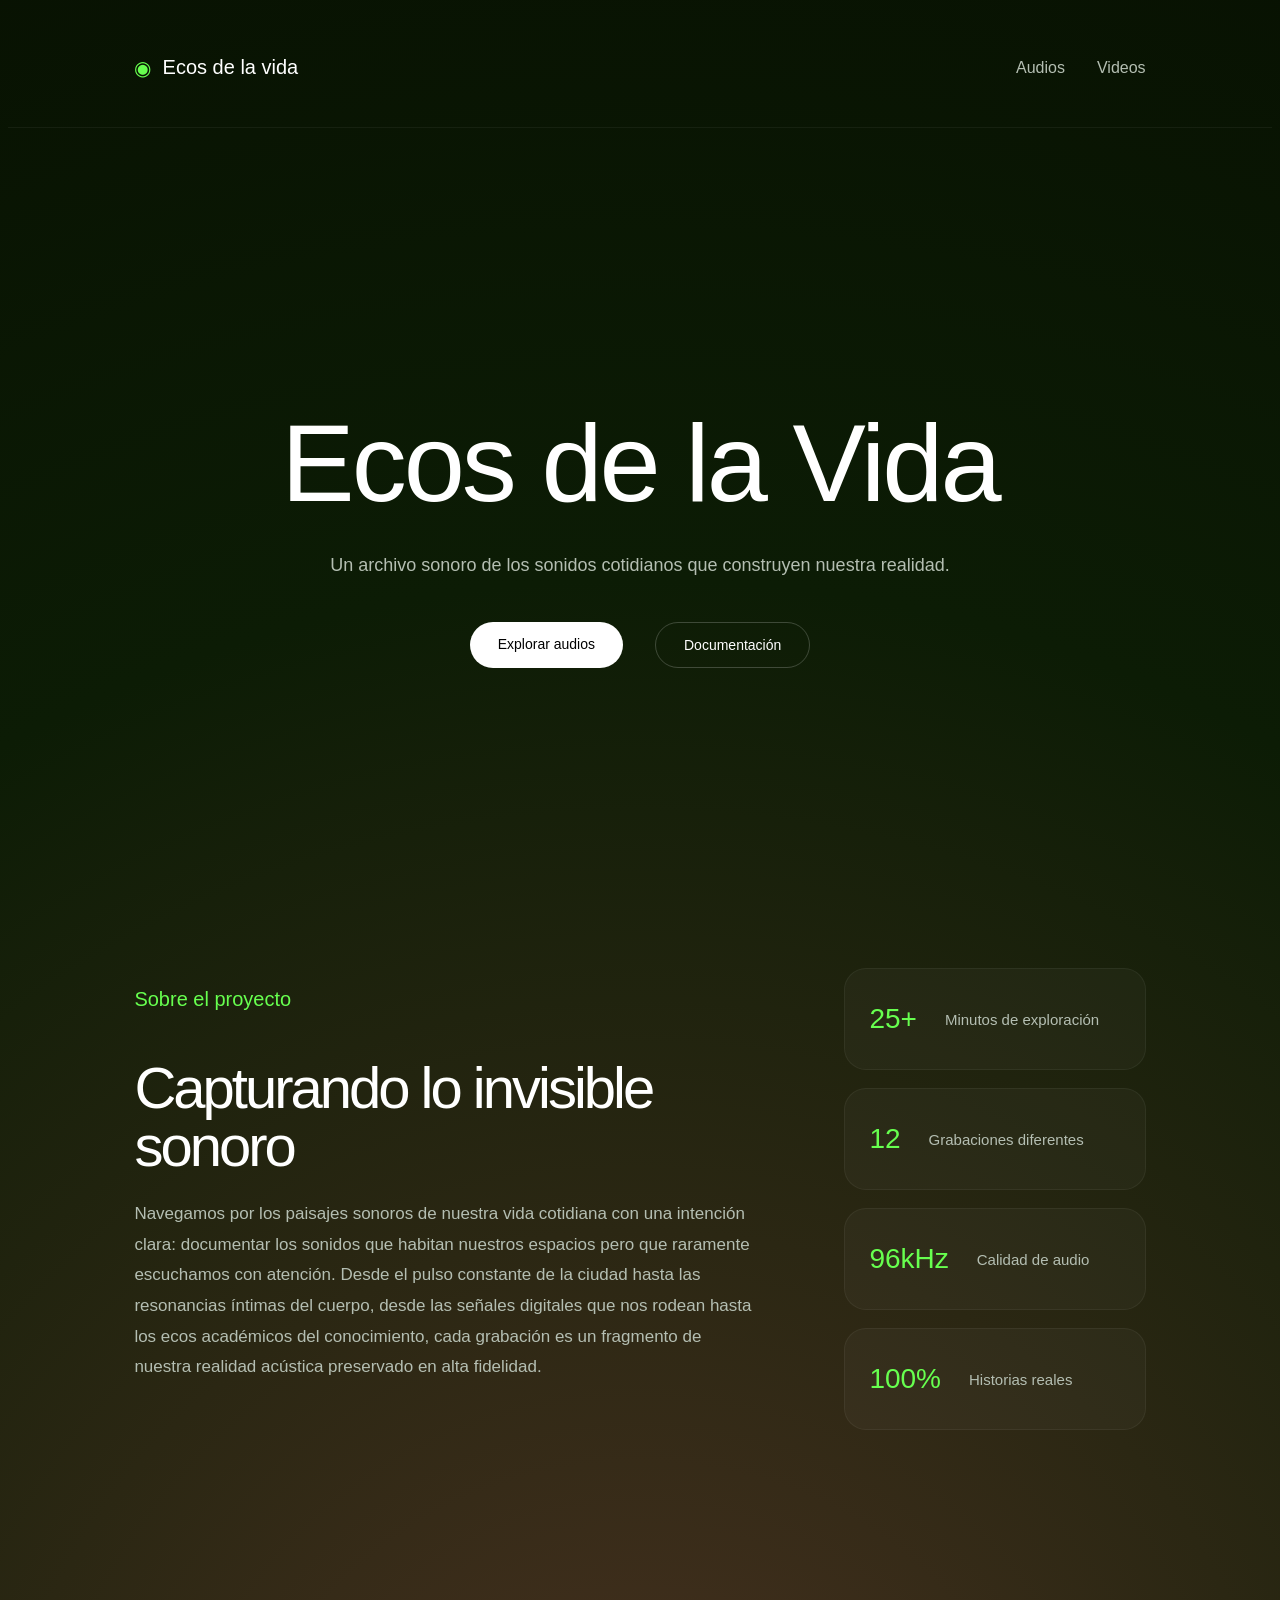
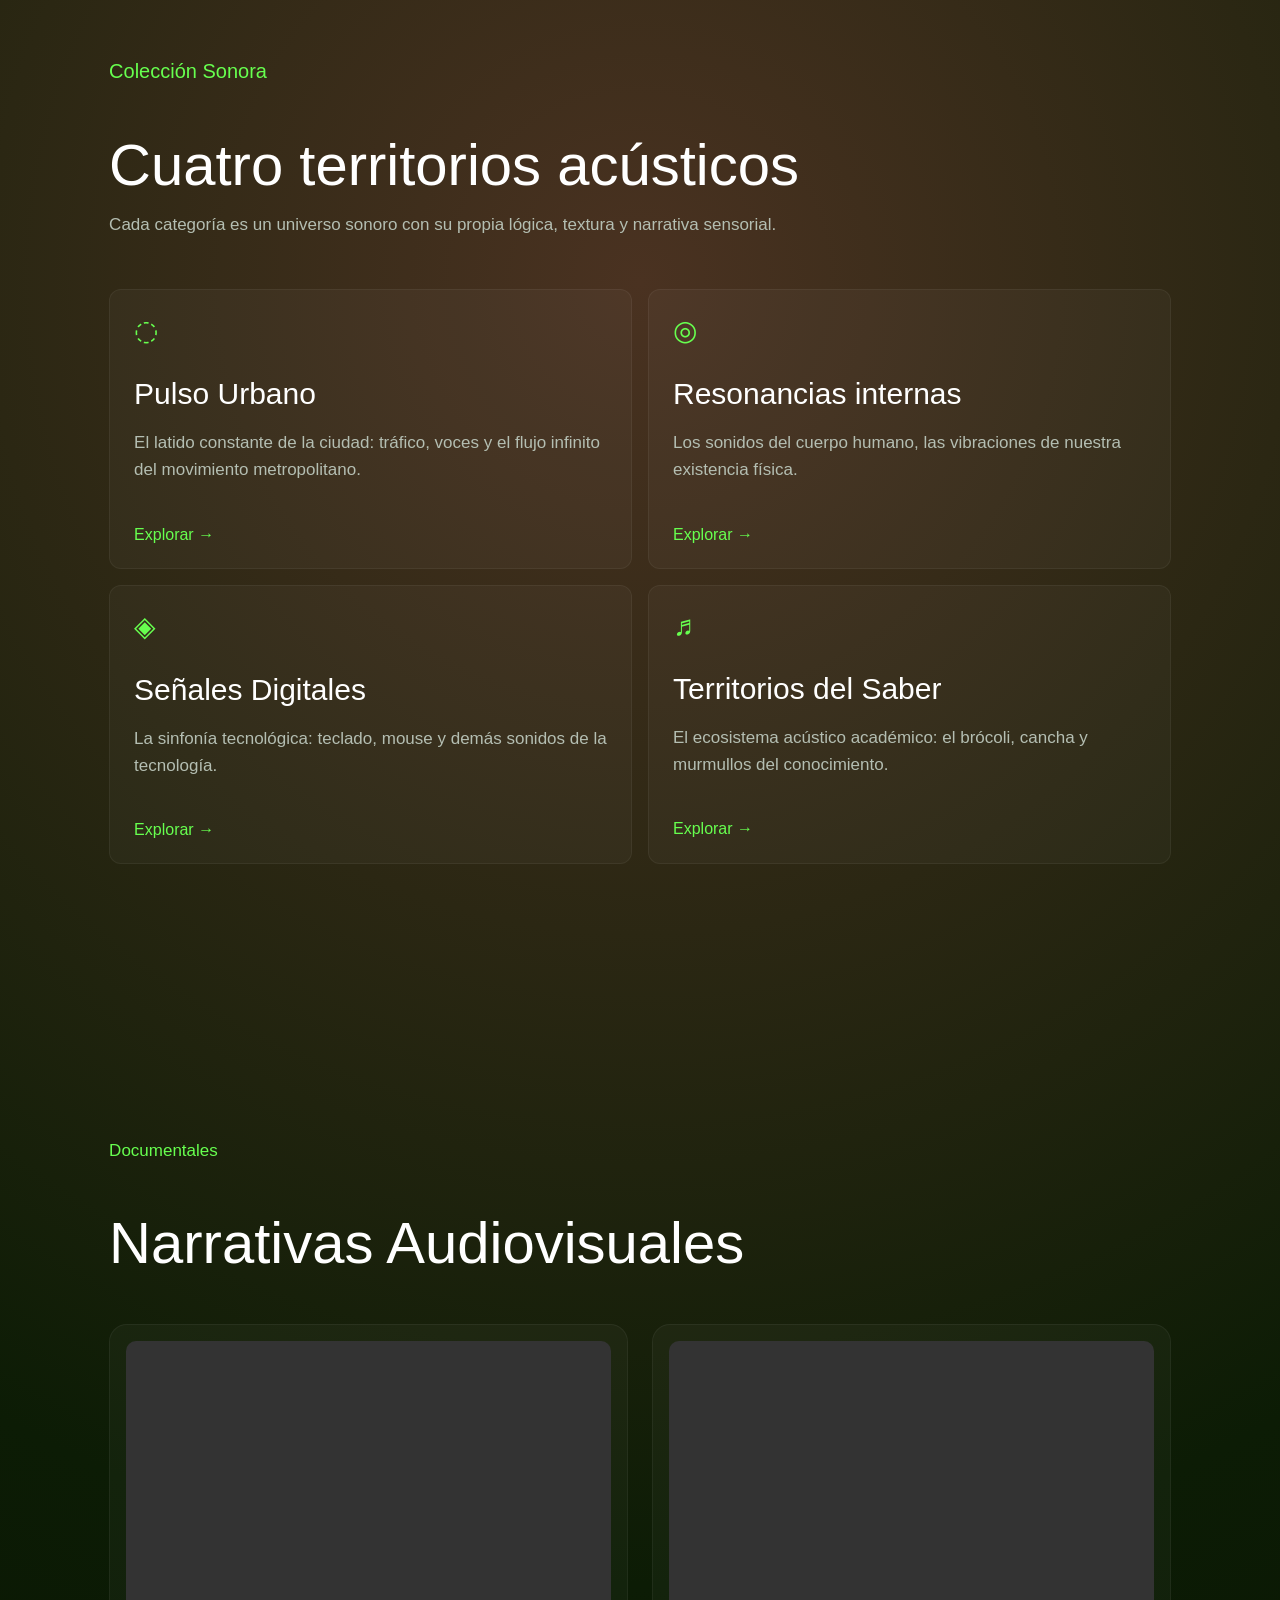
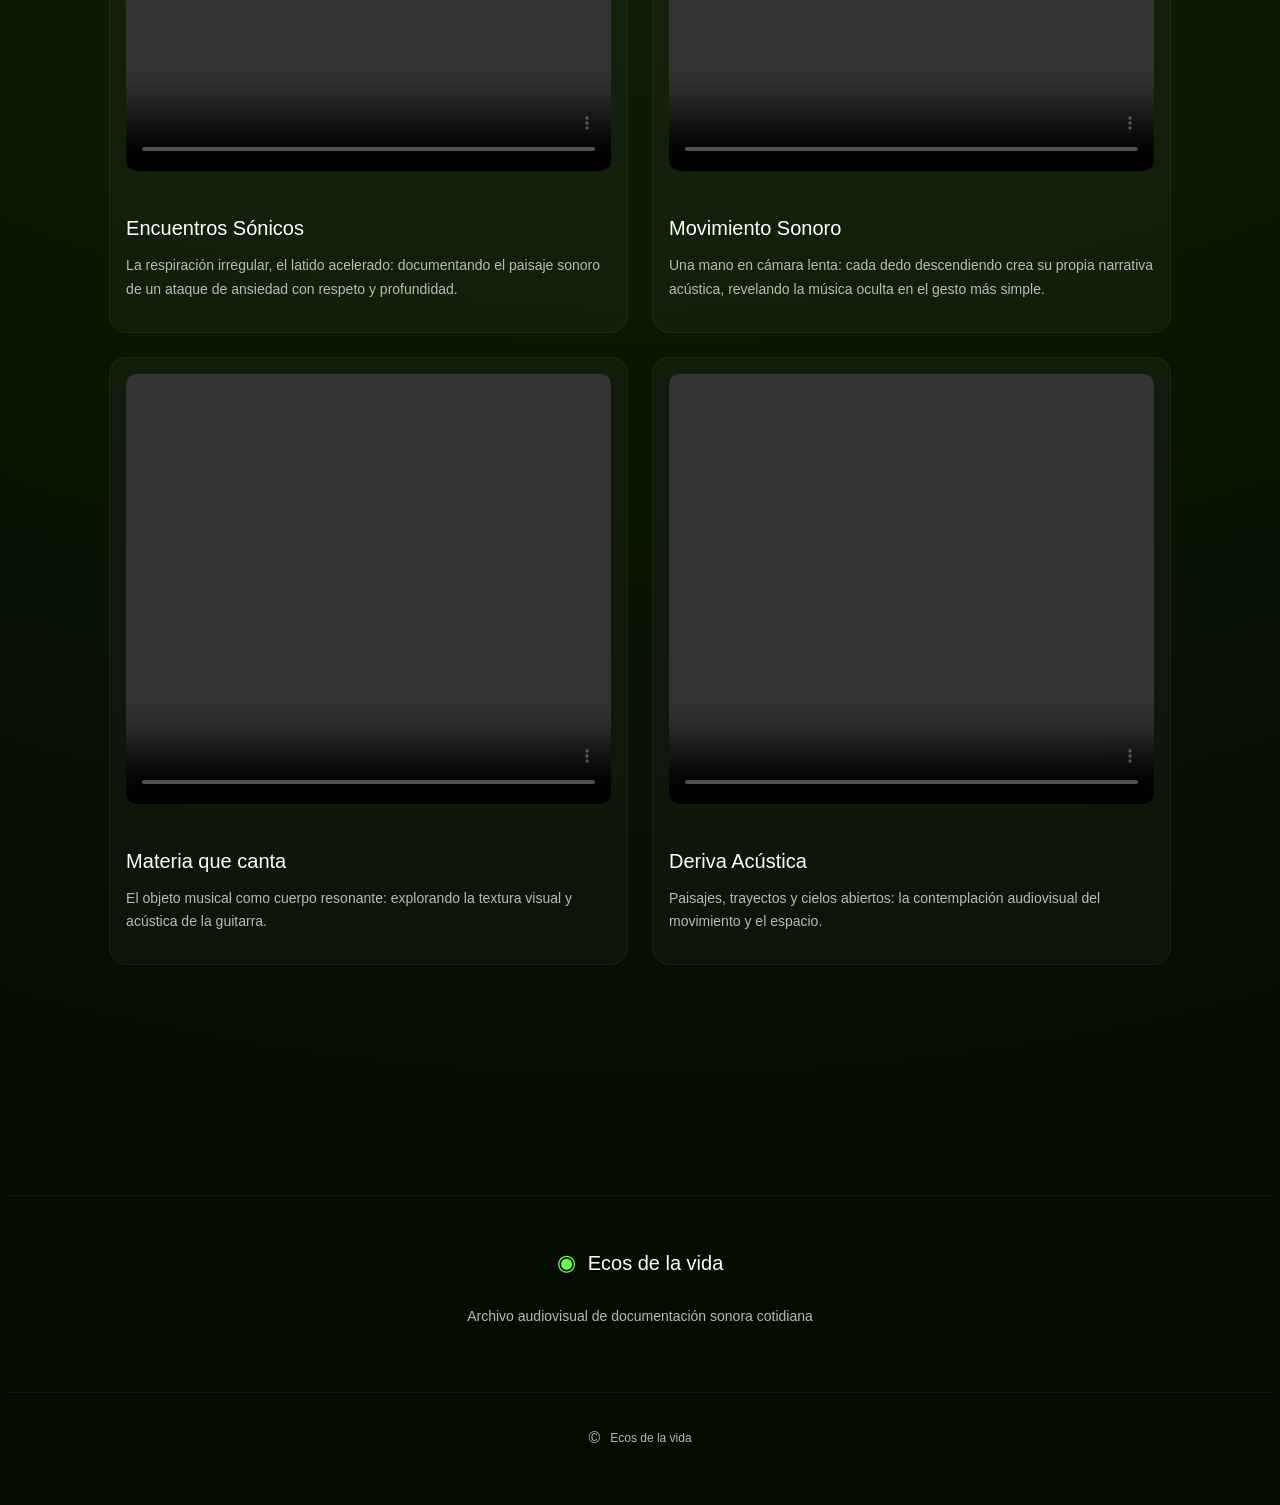
==== archivo sonoro 2.5/index.html @ 21b54f13 "version 1" ====
<!doctype html>
<html lang="en">
  <head>
    <meta charset="UTF-8" />
    <meta name="viewport" content="width=device-width, initial-scale=1.0" />
    <title>Ecos de la vida</title>
    <link rel="stylesheet" href="styles.css" />
  </head>
  <body>
    <header class="encabezado">
      <div class="logo">
        <span class="logo-icono">◉</span>
        <span class="logo-texto">Ecos de la vida</span>
      </div>

      <nav class="navegacion">
        <a href="#audios" class="navegacion-enlace">Audios</a>
        <a href="#videos" class="navegacion-enlace">Videos</a>
      </nav>
    </header>

    <main>
      <section class="hero">
        <div class="hero-contenedor">
          <h1>Ecos de la Vida</h1>

          <p class="hero-descripcion">
            Un archivo sonoro de los sonidos cotidianos que construyen nuestra
            realidad.
          </p>

          <div class="hero-botones">
            <a href="#territorios" class="btn btn-1"> Explorar audios </a>
            <a href="#videos" class="btn btn-2"> Documentación </a>
          </div>
        </div>
      </section>

      <section class="intro">

        <div class="intro-info">
          <p class="intro-etiqueta">Sobre el proyecto</p>

          <h2 class="intro-titulo">Capturando lo invisible sonoro</h2>

          <p class="intro-texto">
            Navegamos por los paisajes sonoros de nuestra vida cotidiana con una
            intención clara: documentar los sonidos que habitan nuestros
            espacios pero que raramente escuchamos con atención.
            
            Desde el pulso constante de la ciudad hasta las resonancias íntimas del cuerpo,
            desde las señales digitales que nos rodean hasta los ecos académicos
            del conocimiento, cada grabación es un fragmento de nuestra realidad
            acústica preservado en alta fidelidad.
          </p>
        
        </div>

        <div class="estadisticas">

          <div class="estadistica-card">
            <h3>25+</h3>
            <p>Minutos de exploración</p>
          </div>

          <div class="estadistica-card">
            <h3>12</h3>
            <p>Grabaciones diferentes</p>
          </div>

          <div class="estadistica-card">
            <h3>96kHz</h3>
            <p>Calidad de audio</p>
          </div>

          <div class="estadistica-card">
            <h3>100%</h3>
            <p>Historias reales</p>
          </div>

        </div>

      </section>


      <section class="territorios" id="territorios">

            <p class="territorios-etiqueta">Colección Sonora</p>

            <h2 class="territorios-titulo">Cuatro territorios acústicos</h2>

            <p class="territorios-descripcion">
                Cada categoría es un universo sonoro con su propia lógica, textura y narrativa sensorial.
            </p>

        <div class="territorios-grid">

            <article class="territorio-card">

                <div class="territorio-icono">◌</div>
                    <h3>Pulso Urbano</h3>
                    <p>El latido constante de la ciudad: tráfico, voces y el flujo infinito del movimiento metropolitano.</p>
      
                    <a href="pulso.html">Explorar →</a>

            </article>

            <article class="territorio-card">

                <div class="territorio-icono">◎</div>
                    <h3>Resonancias internas</h3>
                    <p>Los sonidos del cuerpo humano, las vibraciones de nuestra existencia física.</p>

                    <a href="#">Explorar →</a>

            </article>


            <article class="territorio-card">

                <div class="territorio-icono">◈</div>
                    <h3>Señales Digitales</h3>
                    <p>La sinfonía tecnológica: teclado, mouse y demás sonidos de la tecnología.</p>
      
                <a href="#">Explorar →</a>

            </article>


            <article class="territorio-card">

                <div class="territorio-icono">♬</div>
                    <h3>Territorios del Saber</h3>
                    <p>El ecosistema acústico académico: el brócoli, cancha y murmullos del conocimiento.</p>
      
                    <a href="#">Explorar →</a>

            </article>

        </div>

    </section>





    <section class="videos" id="videos">

        <p class="videos-etiqueta">Documentales</p>

        <h2 class="videos-titulo">Narrativas Audiovisuales</h2>

        <div class="videos-grid">

            <article class="video-card">

                <video controls class="video-card-video">
                    <source src="media/Videos/Escena.mp4" type="video/mp4">
                </video>

                    <h3>Encuentros Sónicos</h3>

                    <p>
                        La respiración irregular, el latido acelerado:
                        documentando el paisaje sonoro de un ataque de ansiedad
                        con respeto y profundidad.
                    </p>

            </article>


            <article class="video-card">

                <video controls class="video-card-video">
                    <source src="media/Videos/Gesto.mp4" type="video/mp4">
                </video>

                    <h3>Movimiento Sonoro</h3>

                    <p>
                        Una mano en cámara lenta: cada dedo descendiendo
                        crea su propia narrativa acústica, revelando la música
                        oculta en el gesto más simple.
                    </p>

            </article>


            <article class="video-card">

                <video controls class="video-card-video">
                    <source src="media/Videos/Objeto.mp4" type="video/mp4">
                </video>

                    <h3>Materia que canta</h3>

                    <p>
                        El objeto musical como cuerpo resonante:
                        explorando la textura visual y acústica de la guitarra.
                    </p>

            </article>


            <article class="video-card">

                <video controls class="video-card-video">
                    <source src="media/Videos/Recorrido.mp4" type="video/mp4">
                </video>

                    <h3>Deriva Acústica</h3>

                    <p>
                        Paisajes, trayectos y cielos abiertos:
                        la contemplación audiovisual del movimiento y el espacio.
                    </p>

            </article>

        </div>

    </section>

    </main>

    <footer class="footer">

        <div class="footer-linea"></div>

            <div class="footer-contenido">

                <div class="footer-logo">

                    <span class="footer-icono">◉</span>

                    <span class="footer-texto">Ecos de la vida</span>

                </div>

                    <p class="footer-descripcion">
                        Archivo audiovisual de documentación sonora cotidiana
                    </p>

            </div>

            <div class="footer-linea"></div>

            <div class="footer-copy">

                <span class="footer-copy-icono">©</span>

                <p>Ecos de la vida</p>

            </div>

            </footer>

  </body>
</html>
---- archivo sonoro 2.5/styles.css ----
:root {

  --color-texto:#ffffff;
  --color-secundario:#b4beb2;
  --color-letraverde:#67ff4f;
  --color-cajas:rgba(255,255,255,0.03);
  --color-bordes: rgba(255,255,255,0.05);
  --color-iconos: #67ff4f

}


* {
  
  box-sizing: border-box;
}



body{

  min-height:100vh;
  color: var(--color-texto);
  font-family:sans-serif;

  background:
    radial-gradient(
      circle at 50% 40%,
      #4A3221 0%,
      #0C1C05 45%,
      #050B00 86%
    );
}


.encabezado {
  height: 120px;
  padding: 0 10%;

  display: flex;
  align-items: center;
  justify-content: space-between;
  border-bottom: 1px solid var(--color-bordes);
}



.logo {

  display: flex;
  align-items: center;
  gap: 0.7rem;
}


.logo-icono {

    color: var(--color-iconos);
    font-size: 20px;

}



.logo-texto {

    font-size: 20px;

}

.navegacion {

    display: flex;
    gap: 32px;
}

.navegacion-enlace {

    color: var(--color-secundario);
    text-decoration: none;
}

.hero {

  min-height: 80vh;
  padding: 0 10%;

  display: flex;
  align-items: center;
  justify-content: center;
  text-align: center;
}



.hero-contenedor {

  max-width: 760px;
}




.hero h1 {

  margin-bottom: 24px;
  font-size: 110px;
  font-weight: 300;
  letter-spacing: -3px;
}



.hero-descripcion {

color: var(--color-secundario);
  max-width: 650px;
  margin: 0 auto;
  font-size: 18px;
  line-height: 1.7;
  margin-bottom: 42px;
}




.hero-botones {

  margin-top: 36px;
  display: flex;
  justify-content: center;
  gap: 32px;
}



.btn {

  padding: 14px 28px;
  border-radius: 1000px;
  text-decoration: none;
  font-size: 14px;
  transition: 0.3s;
}



.btn:hover {

  transform: translateY(-3px);
}



.btn-1 {

  background: white;
  color: black;
}



.btn-1:hover {

  background: #dfffd9;
}


.btn-2 {

  border: 1px solid rgba(255,255,255,0.2);
  color: white;
}


.btn-2:hover {

  background: rgba(255,255,255,0.08);
}



.intro {

  padding: 120px 10%;
  display: flex;
  justify-content: space-between;
  align-items: flex-start;
  gap: 90px;
}


.intro-info {

  max-width: 620px;
}


.intro-etiqueta {
  
  color: var(--color-letraverde);

  font-size: 20px;
 
}

.intro-titulo {
  margin-bottom: 24px;

  font-size: 58px;
  font-weight: 300;
  line-height: 1;
  letter-spacing: -3px;
}


.intro-texto {
  
    color: var(--color-secundario);
  font-size: 17px;
  line-height: 1.8;
}



.estadisticas {

  width: 440px;
  display: flex;
  flex-direction: column;
  gap: 18px;
}


.estadistica-card {

  height: 102px;
  padding: 0 24px;

  display: flex;
  align-items: center;
  gap: 28px;

  border-radius: 22px;
  border: 1px solid var(--color-bordes);
  background: var(--color-cajas);

  
}


.estadistica-card h3 {

  color: var(--color-letraverde);

  font-size: 28px;
  font-weight: 400;
}


.estadistica-card p {

  color: var(--color-secundario);
  font-size: 15px;
  line-height: 1.4;
}




.territorios {

  padding: 90px 8% 120px;
}


.territorios-etiqueta {

  
  color: var(--color-letraverde);
  font-size: 20px;
}

.territorios-titulo {

  margin-bottom: 16px;

  font-size: 58px;
  font-weight: 300;
  
}

.territorios-descripcion {

  margin-bottom: 54px;
  color: var(--color-secundario);
  font-size: 17px;
}



.territorios-grid {

  width: 100%;

  display: grid;
  grid-template-columns: repeat(2, 1fr);
  gap: 16px;
}



.territorio-card {

  min-height: 160px;
  padding: 24px;
  border-radius: 12px;
  background: var(--color-cajas);

  border: 1px solid var(--color-bordes);

  transition: 0.3s;
}


.territorio-card:hover {

  transform: translateY(-4px);
  background: rgba(255,255,255,0.08);
}


.territorio-icono {

  margin-bottom: 24px;
  color: var(--color-letraverde);
  font-size: 28px;
}


.territorio-card h3 {

  margin-bottom: 18px;

  font-size: 30px;
  font-weight: 300;
}


.territorio-card p {

  margin-bottom: 42px;

  color: var(--color-secundario);

  font-size: 17px;
  line-height: 1.6;
}


.territorio-card a {

  color: var(--color-letraverde);

  font-size: 16px;
  text-decoration: none;
}



.videos {

  padding: 140px 8%;
}



.videos-etiqueta {

  margin-bottom: 18px;
  color: var(--color-letraverde);
  font-size: 17px;
}

.videos-titulo {

  margin-bottom: 48px;
  font-size: 58px;
  font-weight: 300;
  
}


.videos-grid {

  display: grid;
  grid-template-columns: repeat(2, 1fr);
  gap: 24px;
}


.video-card {

  padding: 16px;
  border-radius: 18px;
  background: var(--color-cajas);
  border: 1px solid var(--color-bordes);
  transition: 0.3s;
}

.video-card:hover {

  transform: translateY(-5px);
  background: rgba(60, 120, 45, 0.22);
}



.video-card-video {

  width: 100%;
  height: 430px;
  border-radius: 10px;
  margin-bottom: 22px;
}



.video-card h3 {

  margin-bottom: 14px;
  font-size: 20px;
  font-weight: 300;
}


.video-card p {

  color: var(--color-secundario);
  font-size: 14px;

  line-height: 1.7;
}




.footer {

  padding-top: 90px;
  padding-bottom: 40px;
}




.footer-linea {

  width: 100%;
  height: 1px;
  background: var(--color-bordes)
}



.footer-contenido {

  padding: 54px 8%;
  display: flex;
  flex-direction: column;
  align-items: center;
  justify-content: center;
  text-align: center;
}



.footer-logo {

  display: flex;
  align-items: center;
  gap: 12px;
  margin-bottom: 18px;
}


.footer-icono {

  color: var(--color-letraverde);
  font-size: 22px;
}


.footer-texto {

  font-size: 20px;
  font-weight: 300;

}


.footer-descripcion {

  color: var(--color-secundario);
  font-size: 14px;
}


.footer-copy {

  padding-top: 26px;
  display: flex;
  justify-content: center;
  align-items: center;
  gap: 10px;
  color: var(--color-secundario);
  font-size: 12px;
}


.footer-copy-icono {

  font-size: 16px;
}
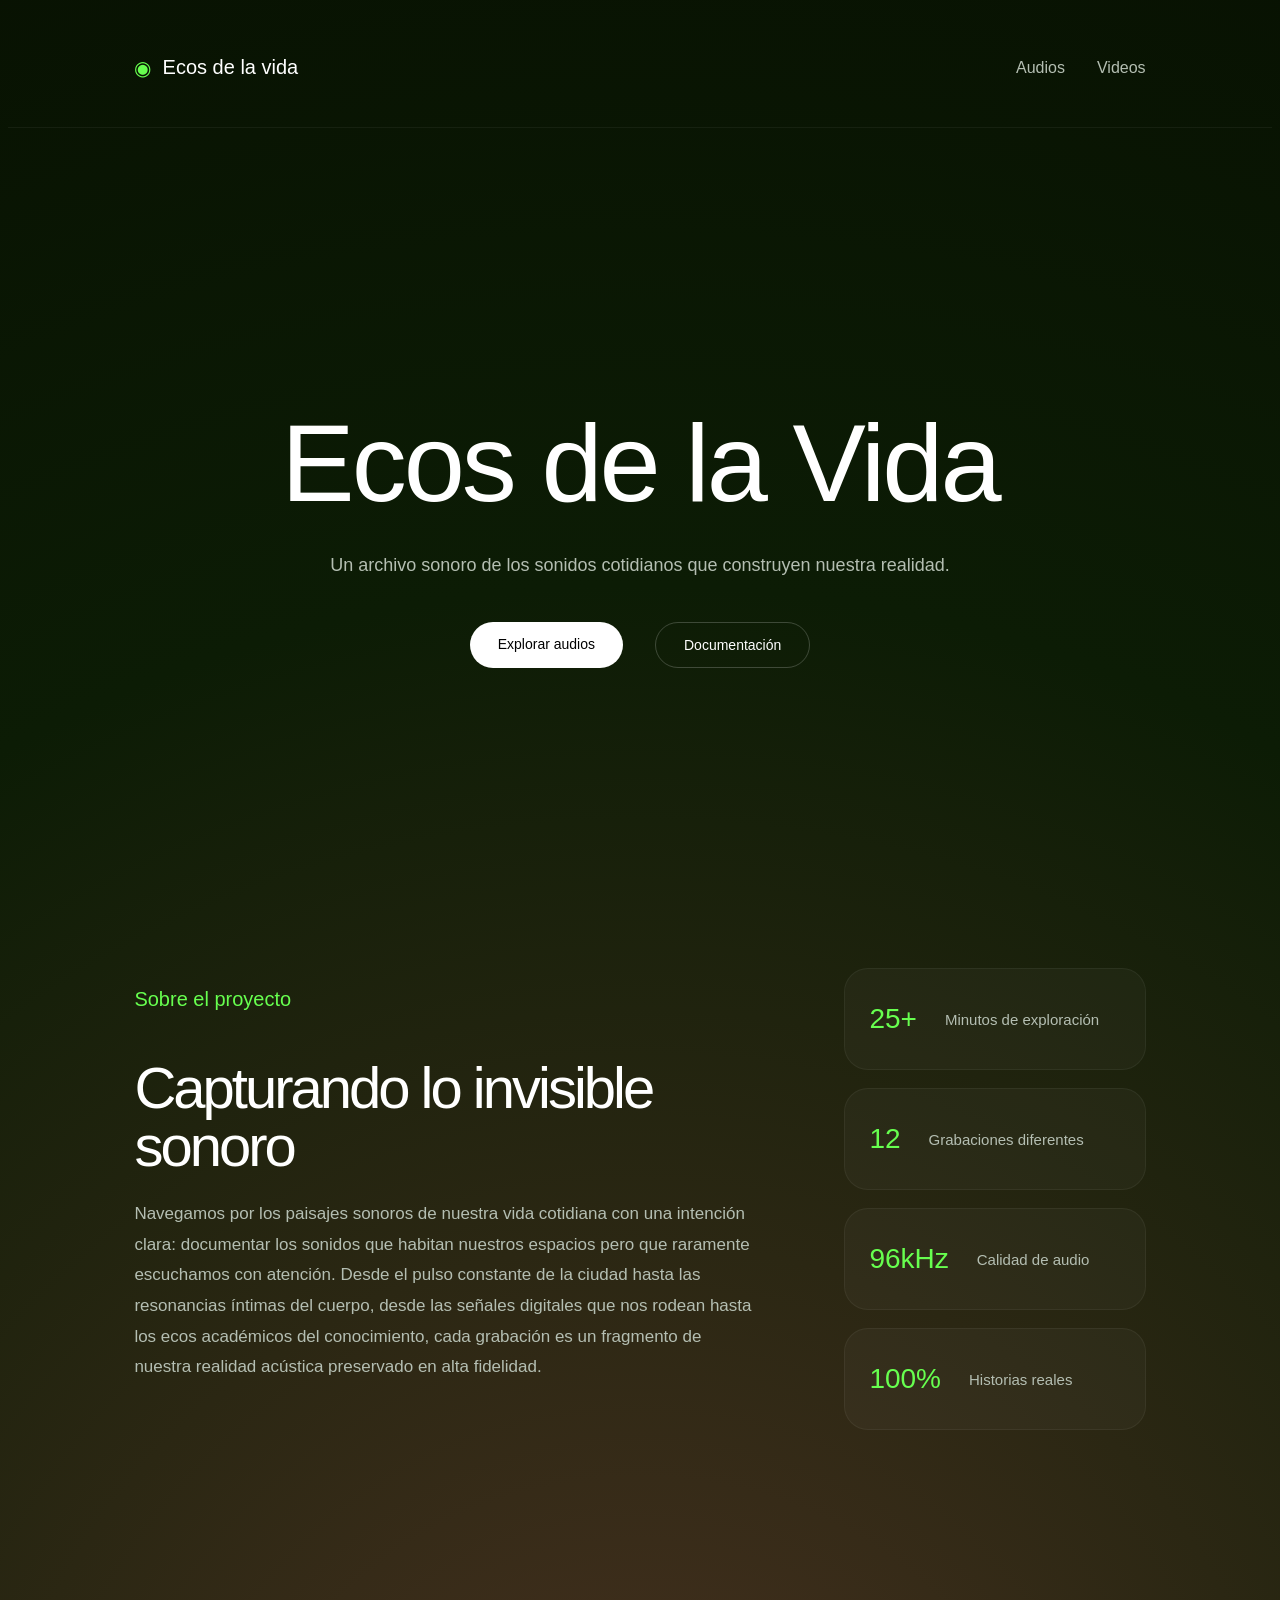
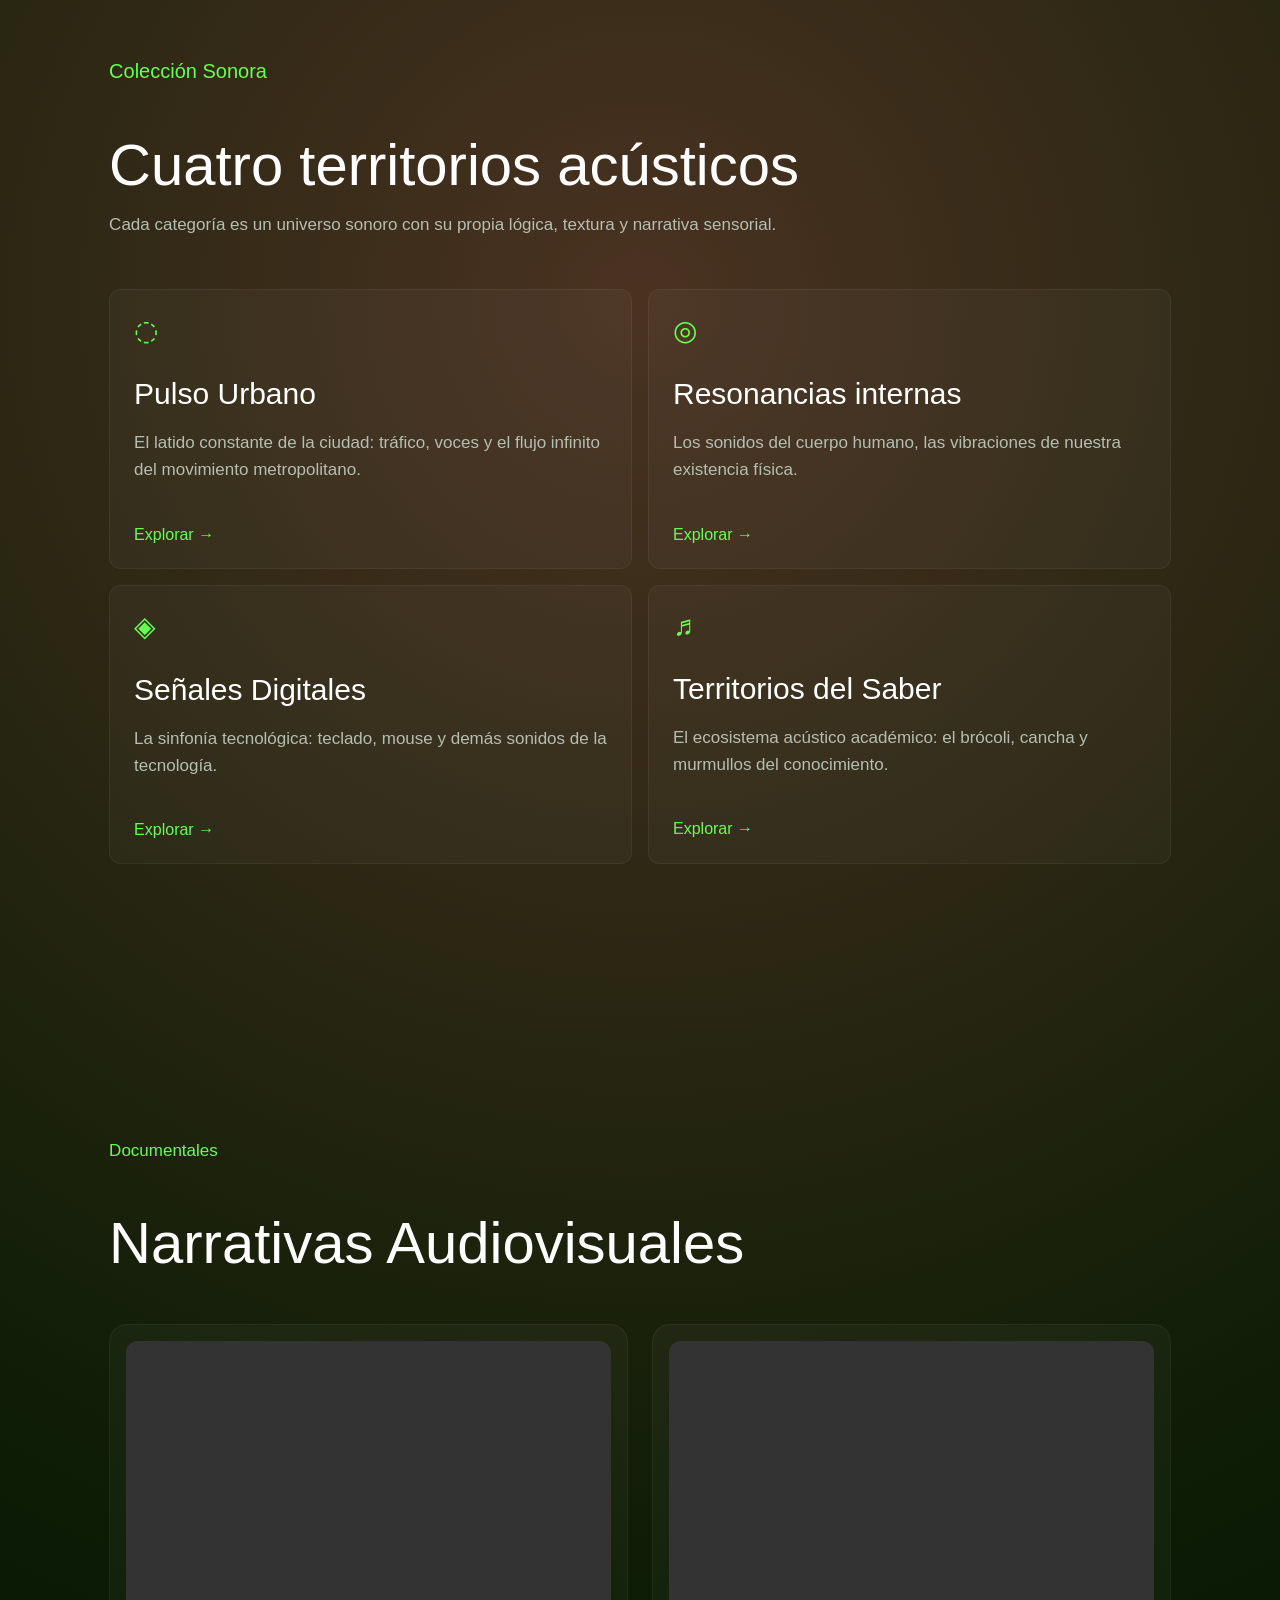
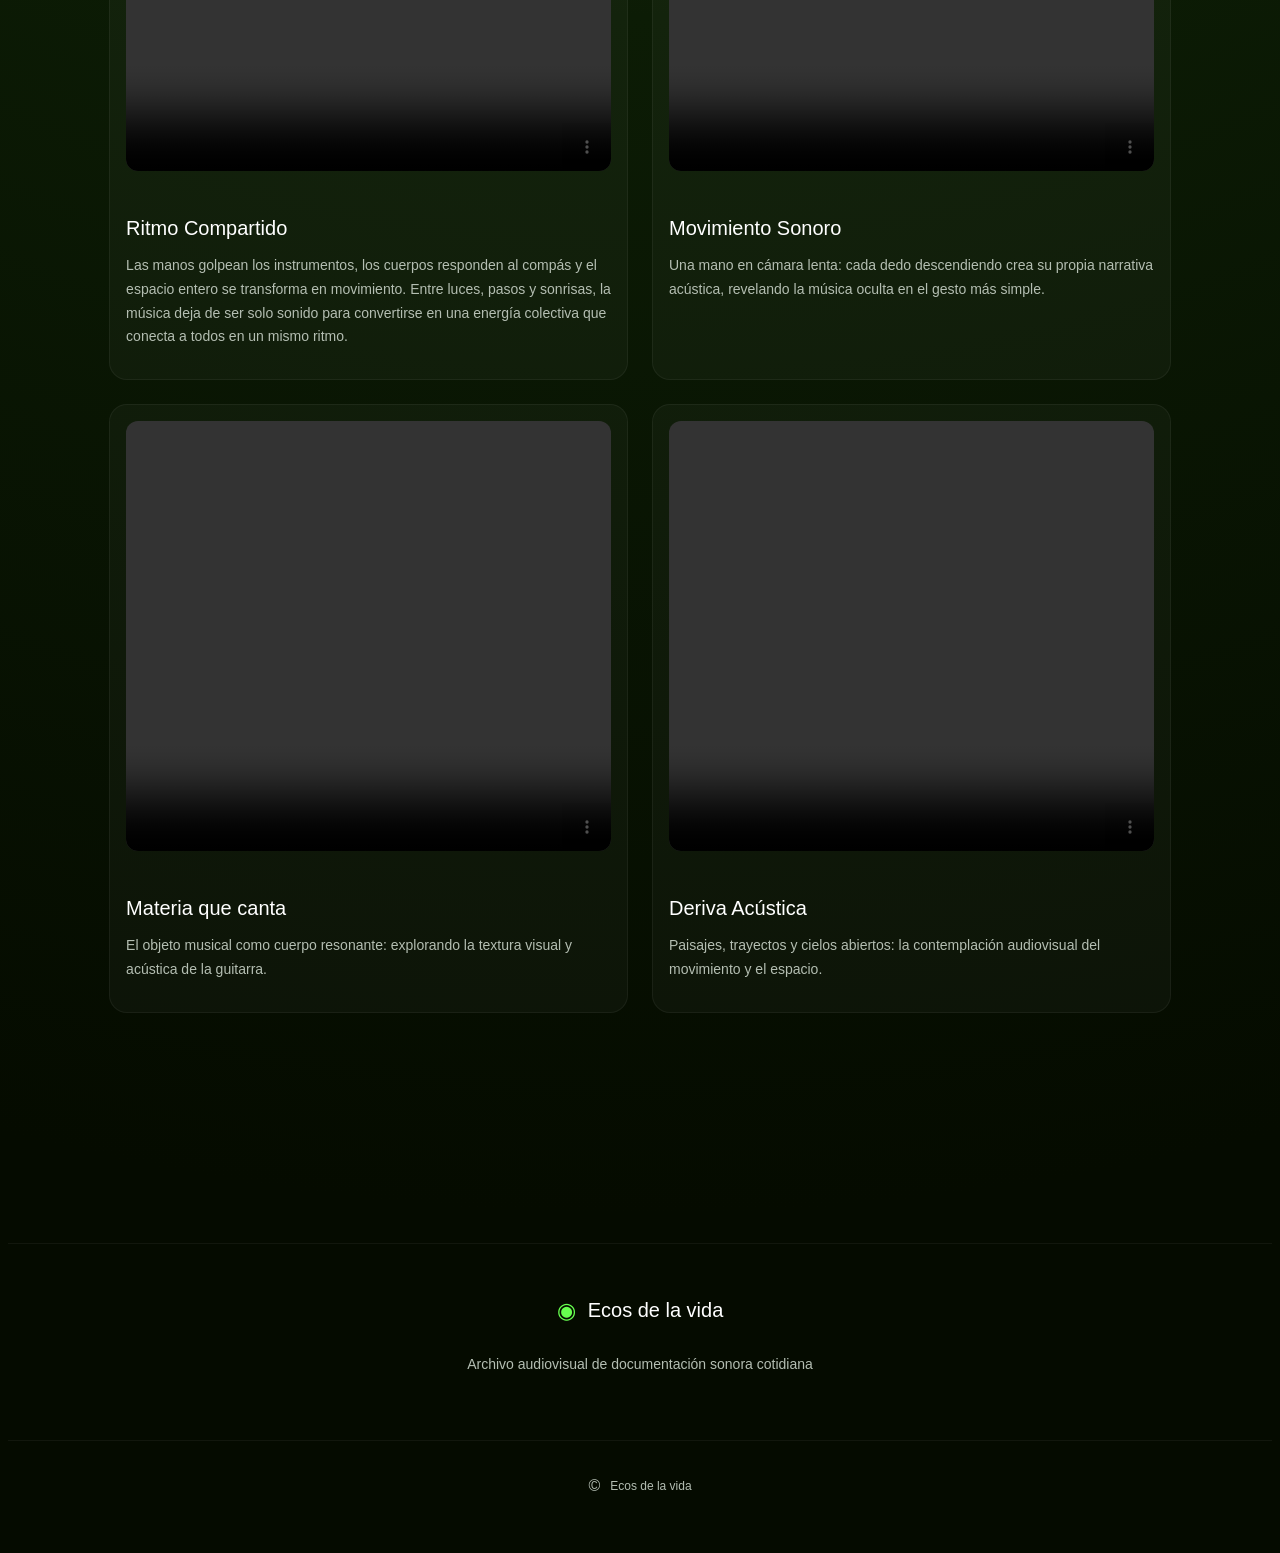
==== commit d8b9c1a6: "Add files via upload ultima version" ====
--- a/archivo sonoro 2.5/index.html
+++ b/archivo sonoro 2.5/index.html
@@ -1,5 +1,5 @@
 <!doctype html>
-<html lang="en">
+<html lang="Es">
   <head>
     <meta charset="UTF-8" />
     <meta name="viewport" content="width=device-width, initial-scale=1.0" />
@@ -14,7 +14,7 @@
       </div>
 
       <nav class="navegacion">
-        <a href="#audios" class="navegacion-enlace">Audios</a>
+        <a href="#territorios" class="navegacion-enlace">Audios</a>
         <a href="#videos" class="navegacion-enlace">Videos</a>
       </nav>
     </header>
@@ -111,7 +111,7 @@
                     <h3>Resonancias internas</h3>
                     <p>Los sonidos del cuerpo humano, las vibraciones de nuestra existencia física.</p>
 
-                    <a href="#">Explorar →</a>
+                    <a href="resonancias.html">Explorar →</a>
 
             </article>
 
@@ -122,7 +122,7 @@
                     <h3>Señales Digitales</h3>
                     <p>La sinfonía tecnológica: teclado, mouse y demás sonidos de la tecnología.</p>
       
-                <a href="#">Explorar →</a>
+                <a href="señales.html">Explorar →</a>
 
             </article>
 
@@ -133,7 +133,7 @@
                     <h3>Territorios del Saber</h3>
                     <p>El ecosistema acústico académico: el brócoli, cancha y murmullos del conocimiento.</p>
       
-                    <a href="#">Explorar →</a>
+                    <a href="territorios.html">Explorar →</a>
 
             </article>
 
@@ -159,13 +159,14 @@
                     <source src="media/Videos/Escena.mp4" type="video/mp4">
                 </video>
 
-                    <h3>Encuentros Sónicos</h3>
-
-                    <p>
-                        La respiración irregular, el latido acelerado:
-                        documentando el paisaje sonoro de un ataque de ansiedad
-                        con respeto y profundidad.
-                    </p>
+                    <h3>Ritmo Compartido</h3>
+
+                    <p>
+                        Las manos golpean los instrumentos, los cuerpos responden 
+                        al compás y el espacio entero se transforma en movimiento. 
+                        Entre luces, pasos y sonrisas, la música deja de ser solo 
+                        sonido para convertirse en una energía colectiva que conecta 
+                        a todos en un mismo ritmo.
 
             </article>
 
--- a/archivo sonoro 2.5/styles.css
+++ b/archivo sonoro 2.5/styles.css
@@ -137,7 +137,7 @@
 .btn {
 
   padding: 14px 28px;
-  border-radius: 1000px;
+  border-radius: 24px;
   text-decoration: none;
   font-size: 14px;
   transition: 0.3s;
@@ -168,14 +168,14 @@
 
 .btn-2 {
 
-  border: 1px solid rgba(255,255,255,0.2);
+  border: 1px solid rgb(255,255,255,0.2);
   color: white;
 }
 
 
 .btn-2:hover {
 
-  background: rgba(255,255,255,0.08);
+  background: rgb(255,255,255,0.08);
 }
 
 
@@ -241,7 +241,7 @@
   align-items: center;
   gap: 28px;
 
-  border-radius: 22px;
+  border-radius: 24px;
   border: 1px solid var(--color-bordes);
   background: var(--color-cajas);
 
@@ -420,7 +420,7 @@
 
   width: 100%;
   height: 430px;
-  border-radius: 10px;
+  border-radius: 12px;
   margin-bottom: 22px;
 }
 
@@ -521,4 +521,246 @@
 .footer-copy-icono {
 
   font-size: 16px;
+}
+
+
+@media (max-width: 768px){
+
+  body{
+
+    overflow-x:hidden;
+  }
+
+
+  .encabezado{
+
+    height:auto;
+    padding:24px 6%;
+
+    flex-direction:column;
+    align-items:flex-start;
+    gap:20px;
+  }
+
+
+  .logo-texto{
+
+    font-size:18px;
+  }
+
+
+  .navegacion{
+
+    gap:18px;
+    flex-wrap:wrap;
+  }
+
+
+  .hero{
+
+    min-height:auto;
+    padding:90px 6%;
+  }
+
+
+  .hero h1{
+
+    font-size:64px;
+    line-height:1;
+    letter-spacing:-2px;
+  }
+
+
+  .hero-descripcion{
+
+    font-size:16px;
+    line-height:1.8;
+  }
+
+
+  .hero-botones{
+
+    flex-direction:column;
+    align-items:center;
+    gap:16px;
+  }
+
+
+  .btn{
+
+    width:100%;
+    max-width:280px;
+
+    text-align:center;
+  }
+
+
+  .intro{
+
+    padding:90px 6%;
+
+    flex-direction:column;
+    gap:48px;
+  }
+
+
+  .intro-info{
+
+    max-width:100%;
+  }
+
+
+  .intro-etiqueta{
+
+    font-size:16px;
+  }
+
+
+  .intro-titulo{
+
+    font-size:42px;
+    line-height:1.1;
+
+    letter-spacing:-1px;
+  }
+
+
+  .intro-texto{
+
+    font-size:15px;
+    line-height:1.8;
+  }
+
+
+  .estadisticas{
+
+    width:100%;
+  }
+
+
+  .estadistica-card{
+
+    height:auto;
+    padding:22px;
+
+    align-items:flex-start;
+    flex-direction:column;
+    gap:10px;
+  }
+
+
+  .estadistica-card h3{
+
+    font-size:26px;
+  }
+
+
+  .territorios{
+
+    padding:90px 6%;
+  }
+
+
+  .territorios-etiqueta{
+
+    font-size:16px;
+  }
+
+
+  .territorios-titulo{
+
+    font-size:42px;
+    line-height:1.1;
+  }
+
+
+  .territorios-descripcion{
+
+    font-size:15px;
+    line-height:1.7;
+  }
+
+
+  .territorios-grid{
+
+    grid-template-columns:1fr;
+  }
+
+
+  .territorio-card{
+
+    padding:22px;
+  }
+
+
+  .territorio-card h3{
+
+    font-size:26px;
+  }
+
+
+  .territorio-card p{
+
+    font-size:15px;
+    margin-bottom:28px;
+  }
+
+
+  .videos{
+
+    padding:90px 6%;
+  }
+
+
+  .videos-etiqueta{
+
+    font-size:16px;
+  }
+
+
+  .videos-titulo{
+
+    font-size:42px;
+    line-height:1.1;
+  }
+
+
+  .videos-grid{
+
+    grid-template-columns:1fr;
+  }
+
+
+  .video-card-video{
+
+    height:auto;
+    aspect-ratio:16/9;
+
+    object-fit:cover;
+  }
+
+
+  .footer{
+
+    padding-top:60px;
+  }
+
+
+  .footer-contenido{
+
+    padding:40px 6%;
+  }
+
+
+  .footer-texto{
+
+    font-size:18px;
+  }
+
+
+  .footer-descripcion{
+
+    line-height:1.6;
+  }
+
 }
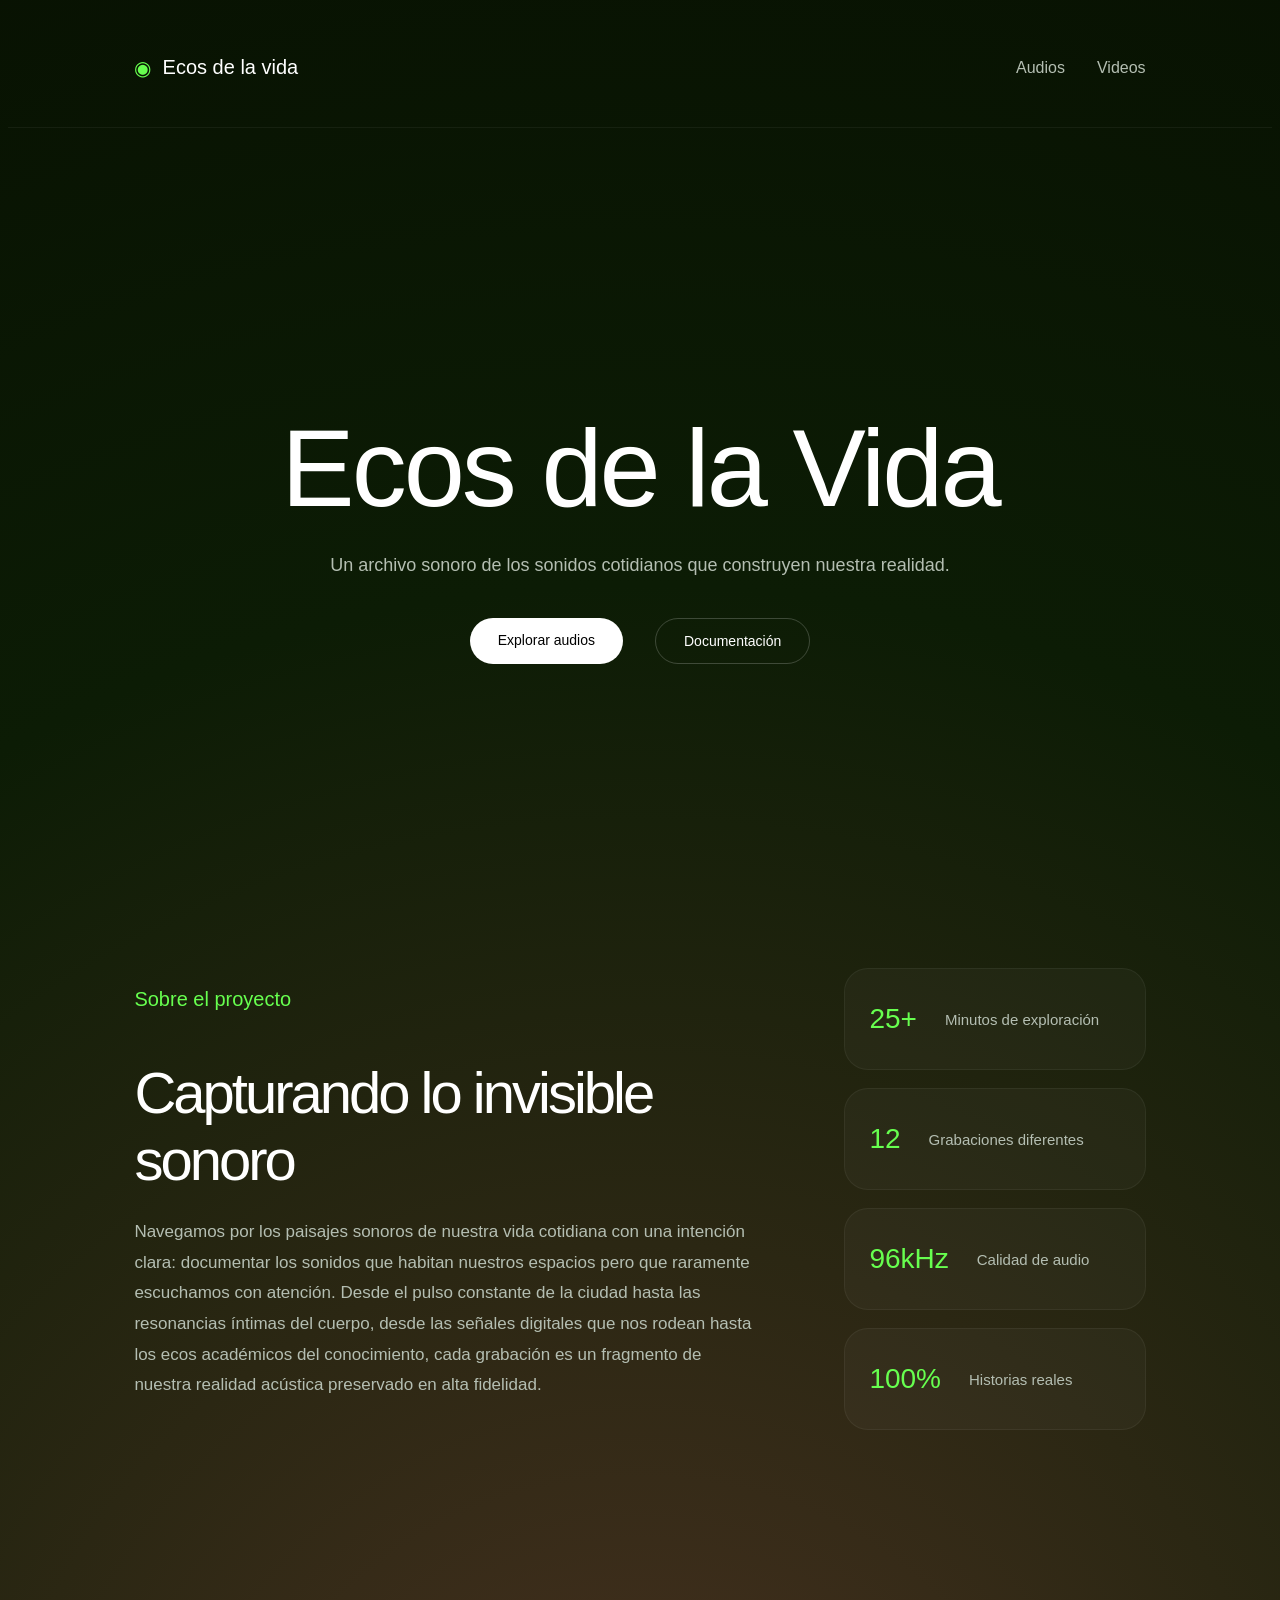
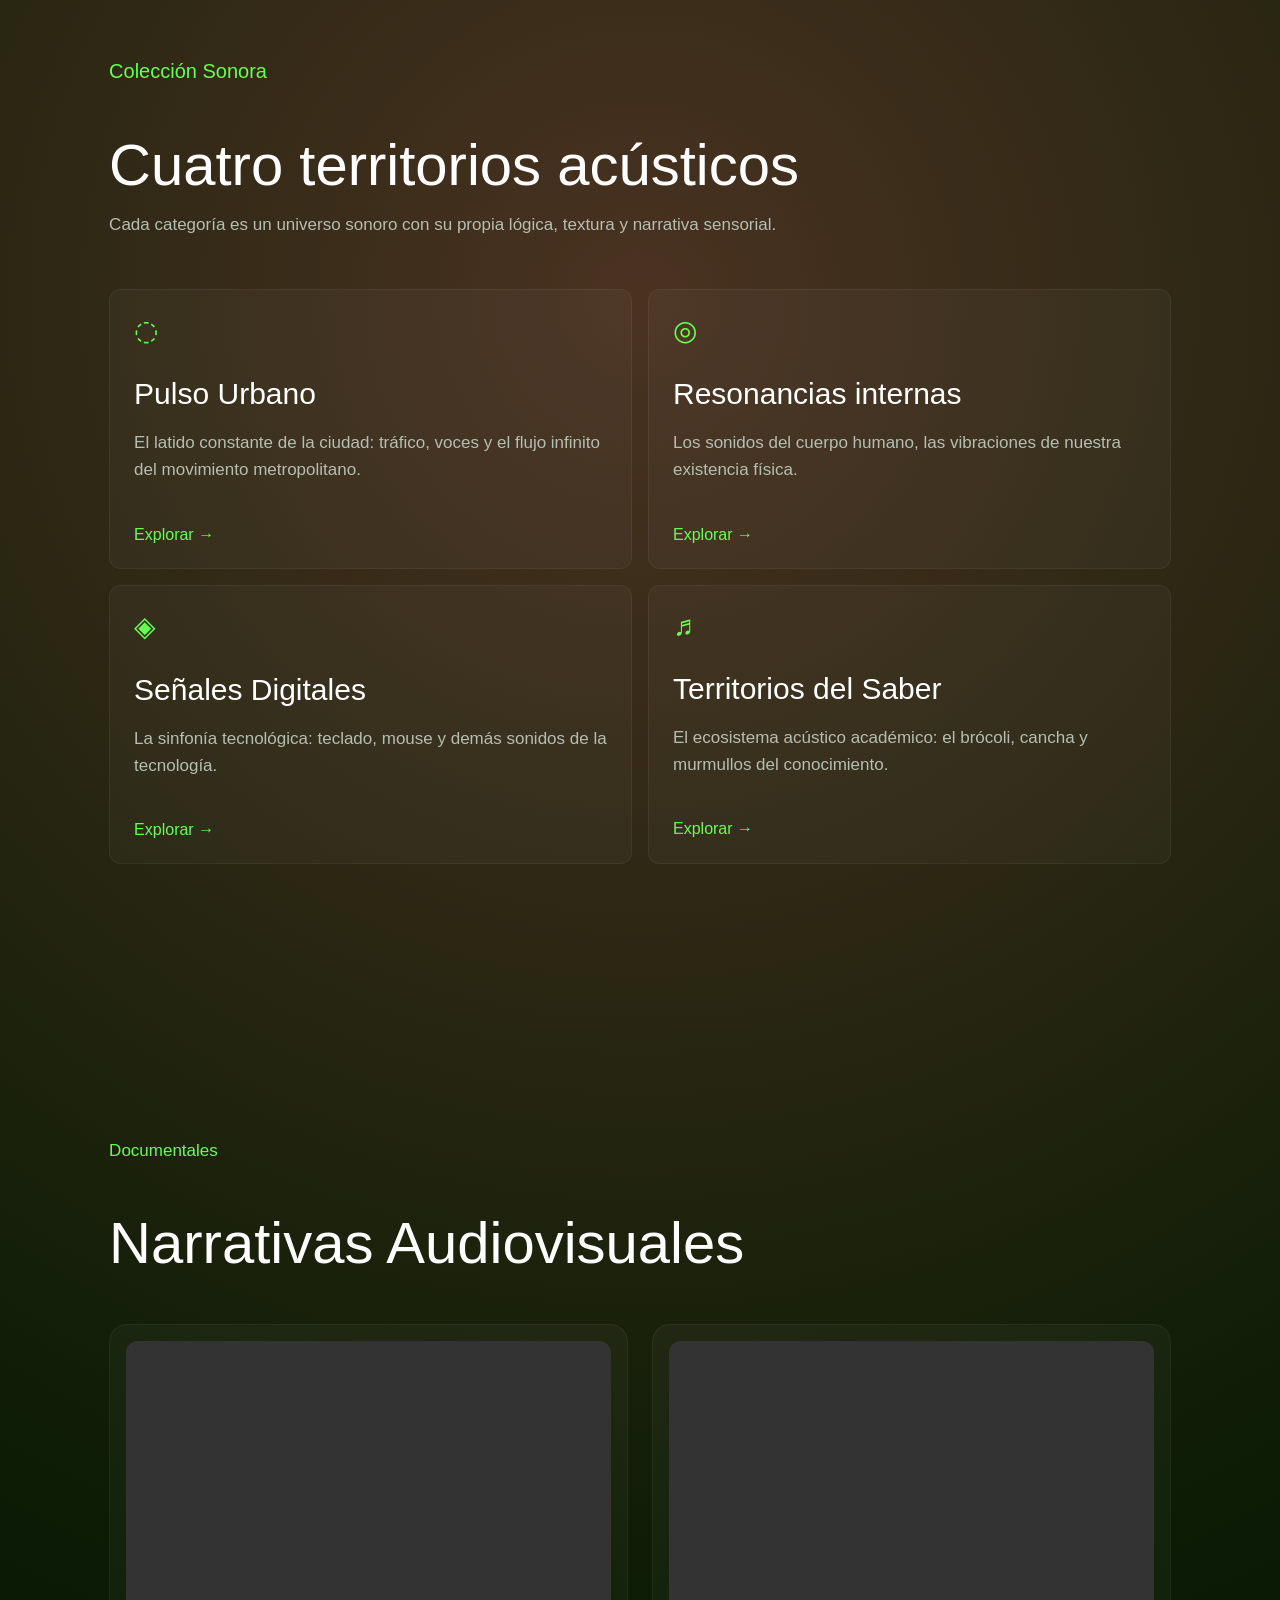
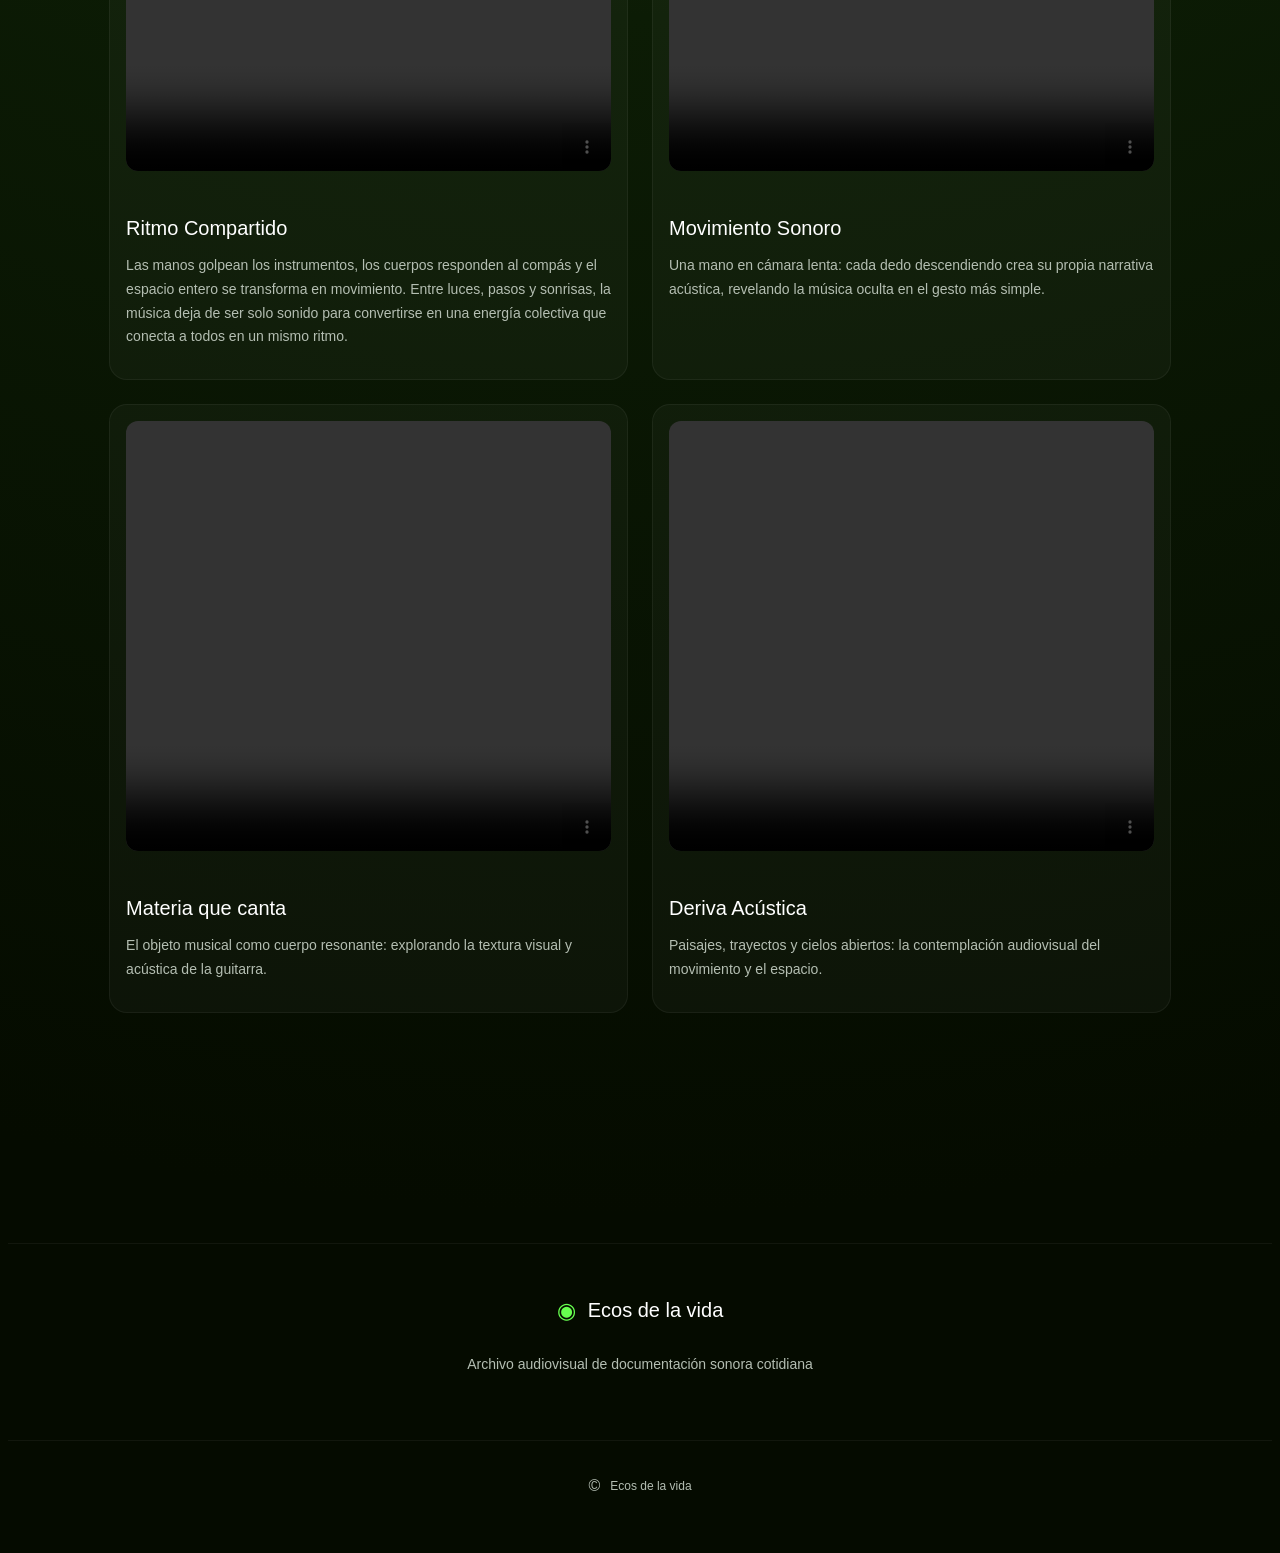
==== commit a564e033: "version 3" ====
--- a/archivo sonoro 2.5/index.html
+++ b/archivo sonoro 2.5/index.html
@@ -6,7 +6,9 @@
     <title>Ecos de la vida</title>
     <link rel="stylesheet" href="styles.css" />
   </head>
+
   <body>
+
     <header class="encabezado">
       <div class="logo">
         <span class="logo-icono">◉</span>
@@ -20,7 +22,9 @@
     </header>
 
     <main>
+
       <section class="hero">
+
         <div class="hero-contenedor">
           <h1>Ecos de la Vida</h1>
 
@@ -34,11 +38,13 @@
             <a href="#videos" class="btn btn-2"> Documentación </a>
           </div>
         </div>
+
       </section>
 
       <section class="intro">
 
         <div class="intro-info">
+
           <p class="intro-etiqueta">Sobre el proyecto</p>
 
           <h2 class="intro-titulo">Capturando lo invisible sonoro</h2>
@@ -59,23 +65,31 @@
         <div class="estadisticas">
 
           <div class="estadistica-card">
+
             <h3>25+</h3>
             <p>Minutos de exploración</p>
-          </div>
-
-          <div class="estadistica-card">
+
+          </div>
+
+          <div class="estadistica-card">
+
             <h3>12</h3>
             <p>Grabaciones diferentes</p>
-          </div>
-
-          <div class="estadistica-card">
+
+          </div>
+
+          <div class="estadistica-card">
+
             <h3>96kHz</h3>
             <p>Calidad de audio</p>
-          </div>
-
-          <div class="estadistica-card">
+
+          </div>
+
+          <div class="estadistica-card">
+
             <h3>100%</h3>
             <p>Historias reales</p>
+
           </div>
 
         </div>
@@ -93,6 +107,7 @@
                 Cada categoría es un universo sonoro con su propia lógica, textura y narrativa sensorial.
             </p>
 
+            
         <div class="territorios-grid">
 
             <article class="territorio-card">
--- a/archivo sonoro 2.5/styles.css
+++ b/archivo sonoro 2.5/styles.css
@@ -68,17 +68,20 @@
 
 }
 
+
 .navegacion {
 
     display: flex;
     gap: 32px;
 }
 
+
 .navegacion-enlace {
 
     color: var(--color-secundario);
     text-decoration: none;
 }
+
 
 .hero {
 
@@ -113,11 +116,10 @@
 
 .hero-descripcion {
 
-color: var(--color-secundario);
+  color: var(--color-secundario);
   max-width: 650px;
   margin: 0 auto;
   font-size: 18px;
-  line-height: 1.7;
   margin-bottom: 42px;
 }
 
@@ -199,17 +201,15 @@
 .intro-etiqueta {
   
   color: var(--color-letraverde);
-
   font-size: 20px;
  
 }
 
 .intro-titulo {
+
   margin-bottom: 24px;
-
   font-size: 58px;
   font-weight: 300;
-  line-height: 1;
   letter-spacing: -3px;
 }
 
@@ -281,6 +281,7 @@
   font-size: 20px;
 }
 
+
 .territorios-titulo {
 
   margin-bottom: 16px;
